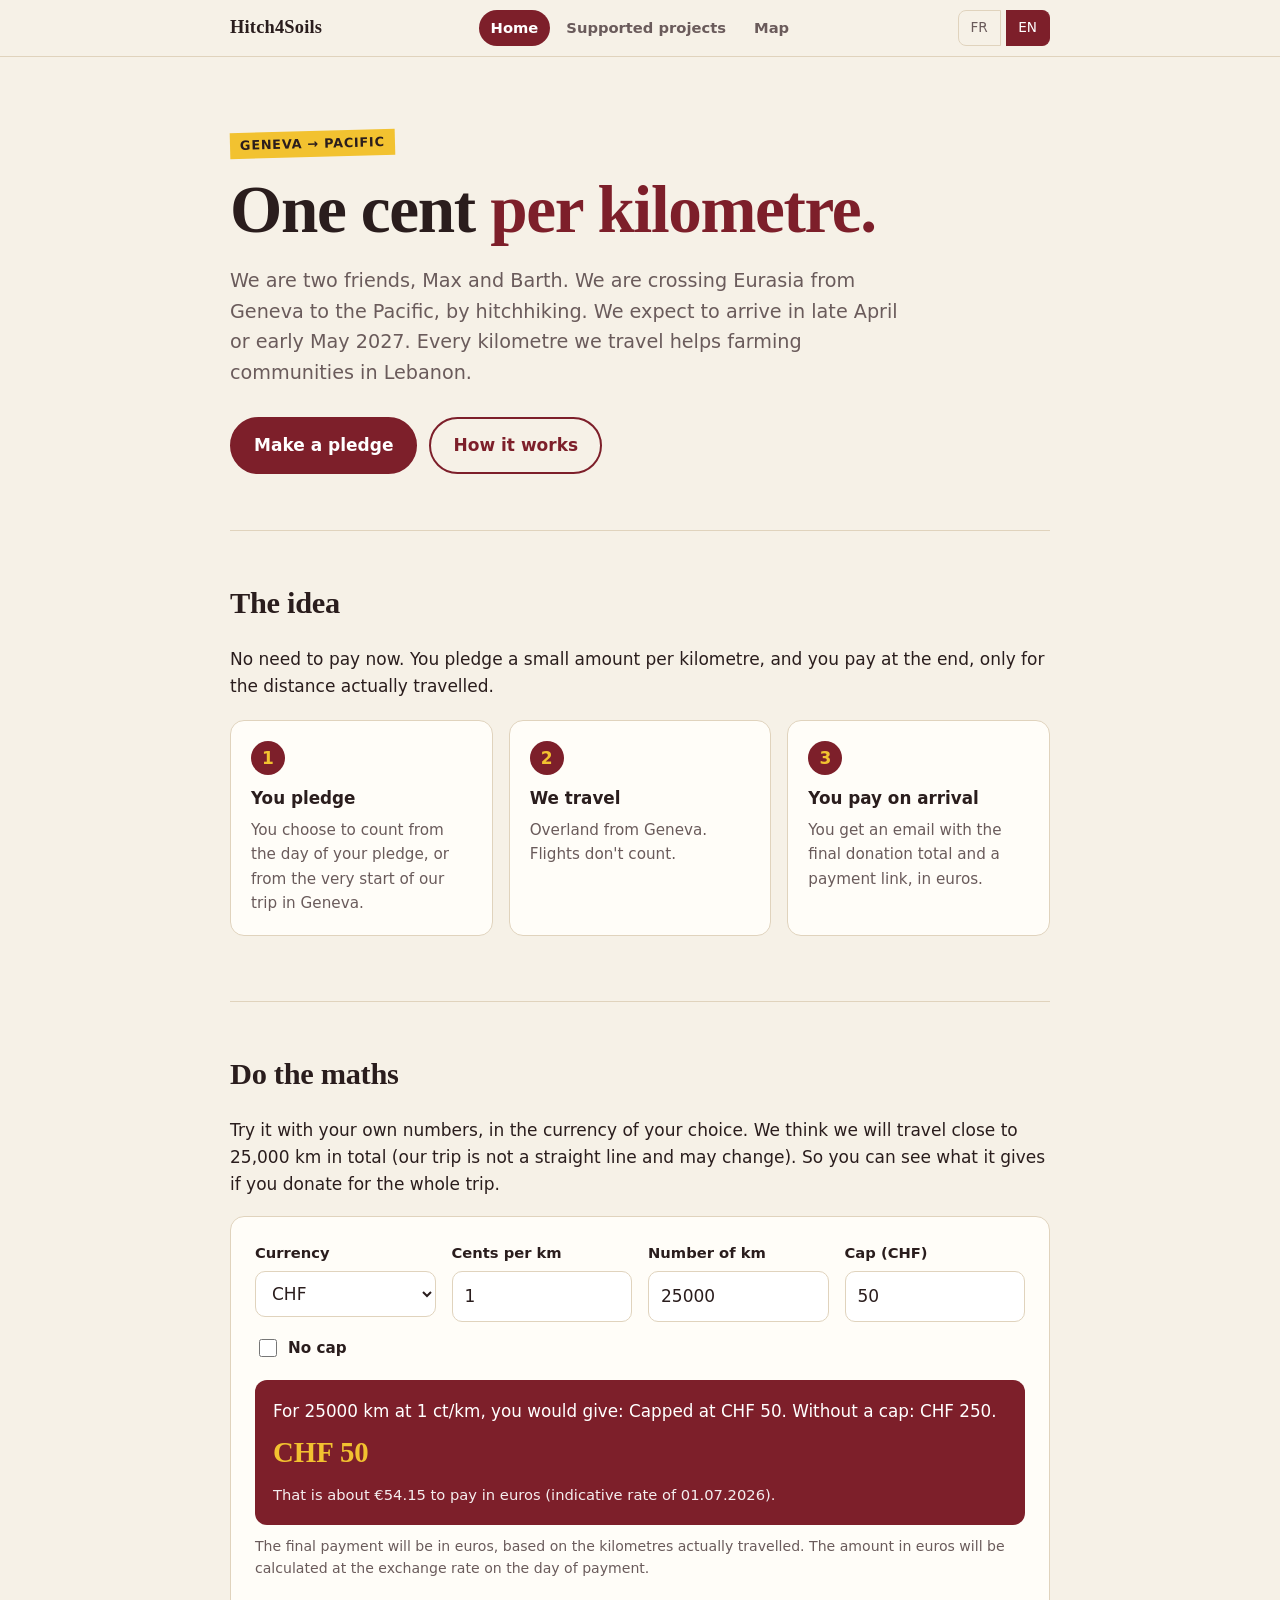
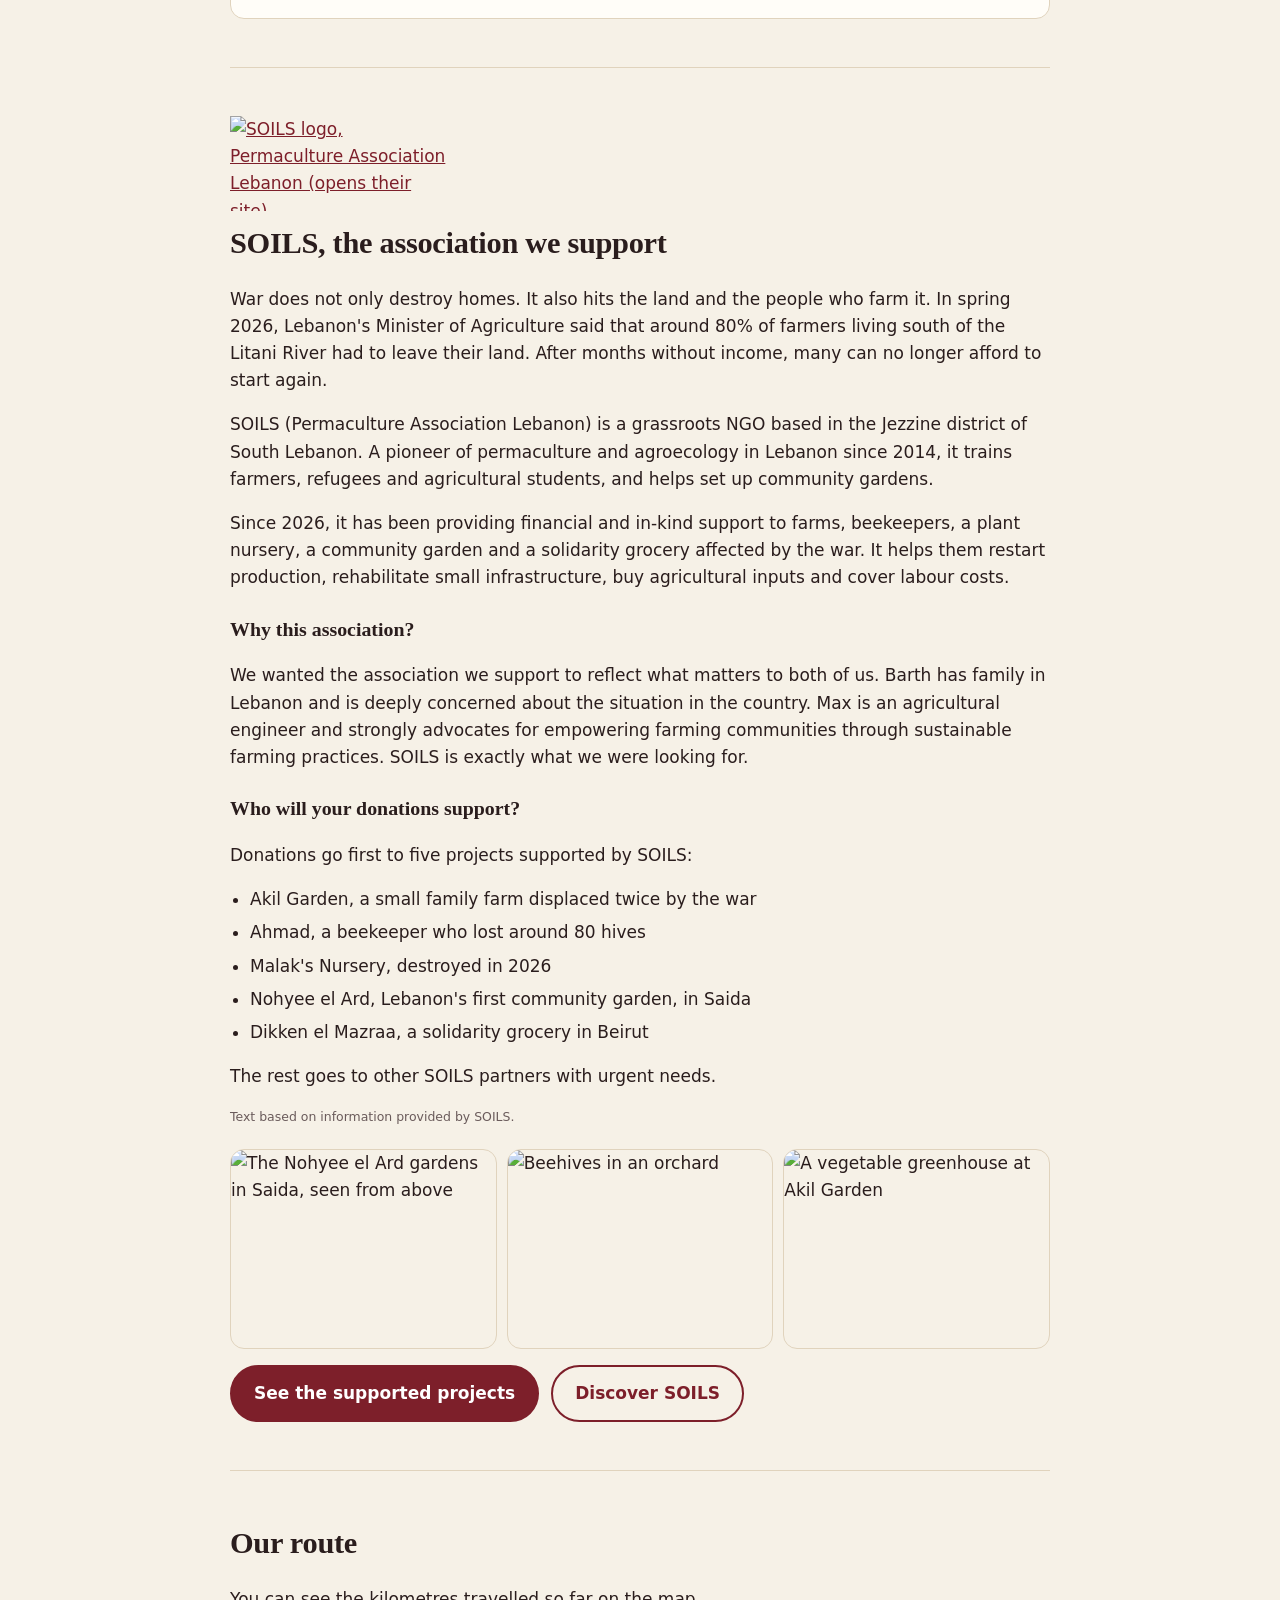
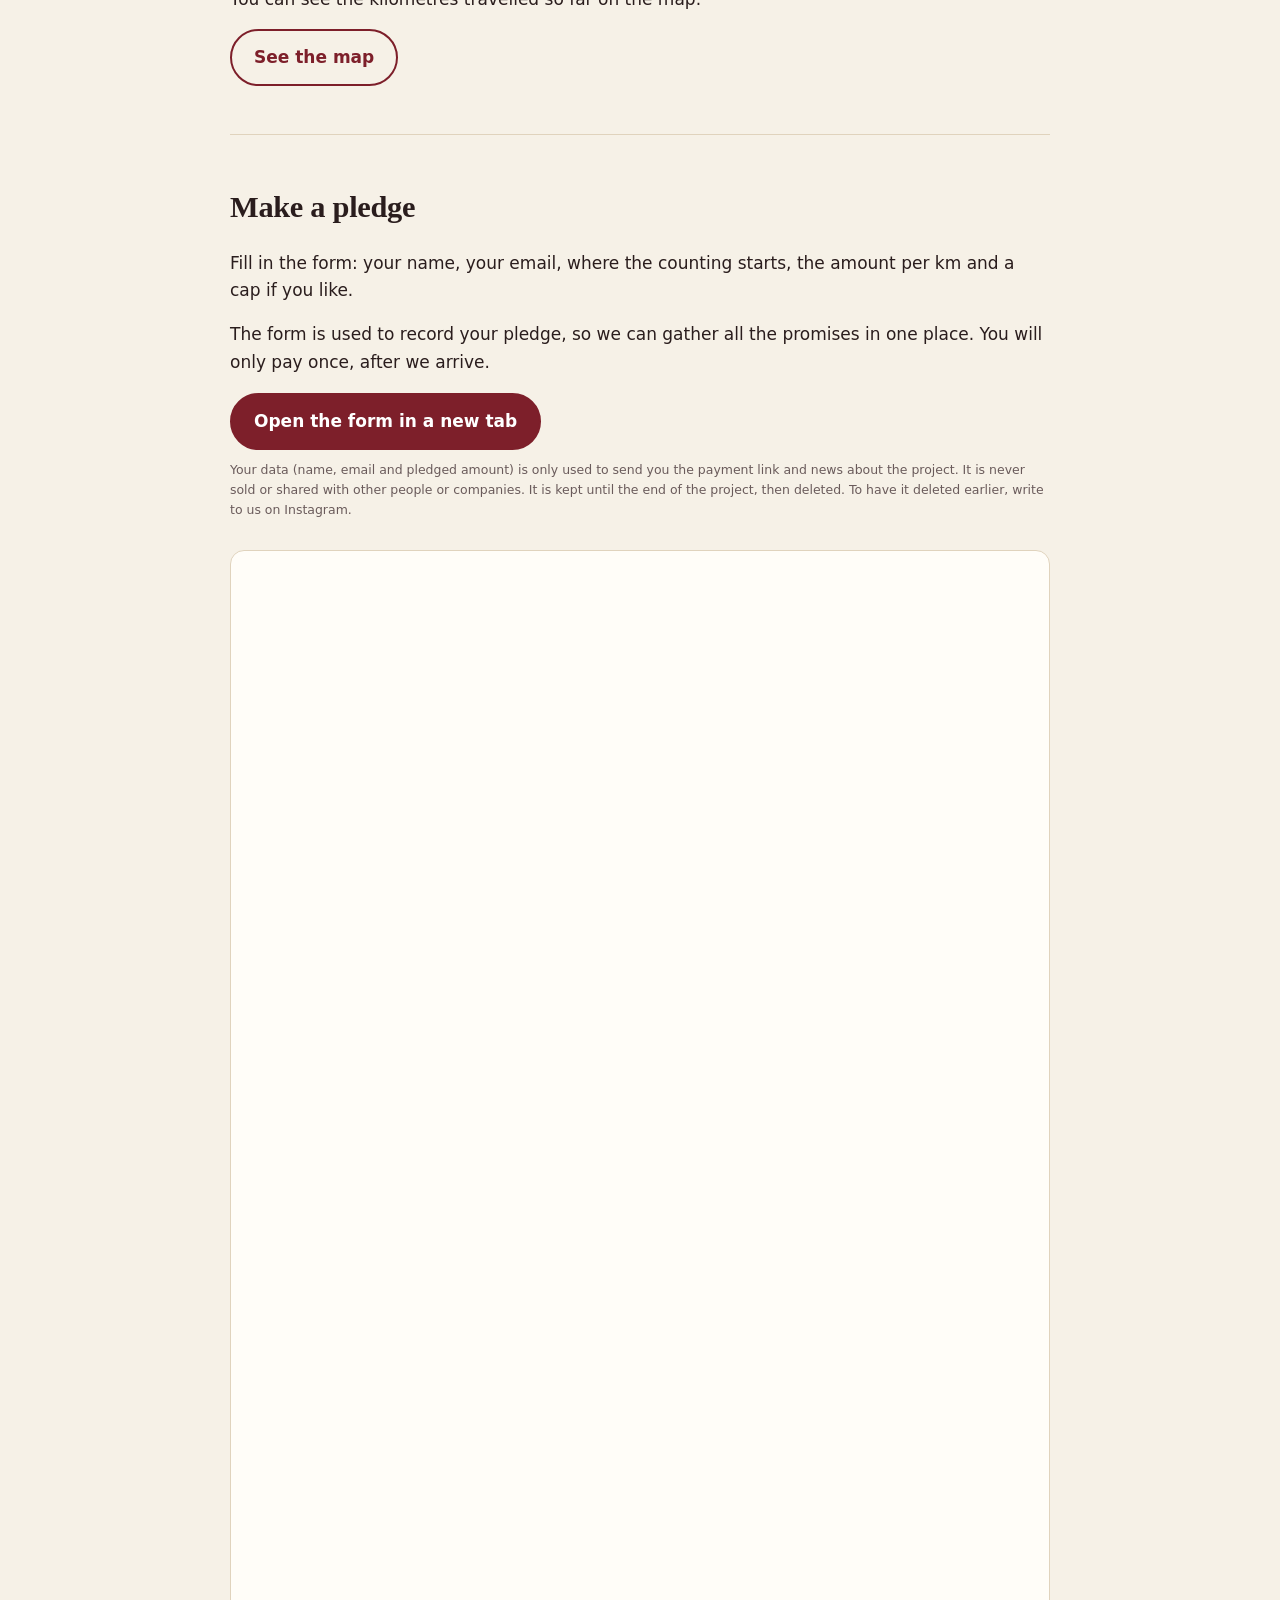
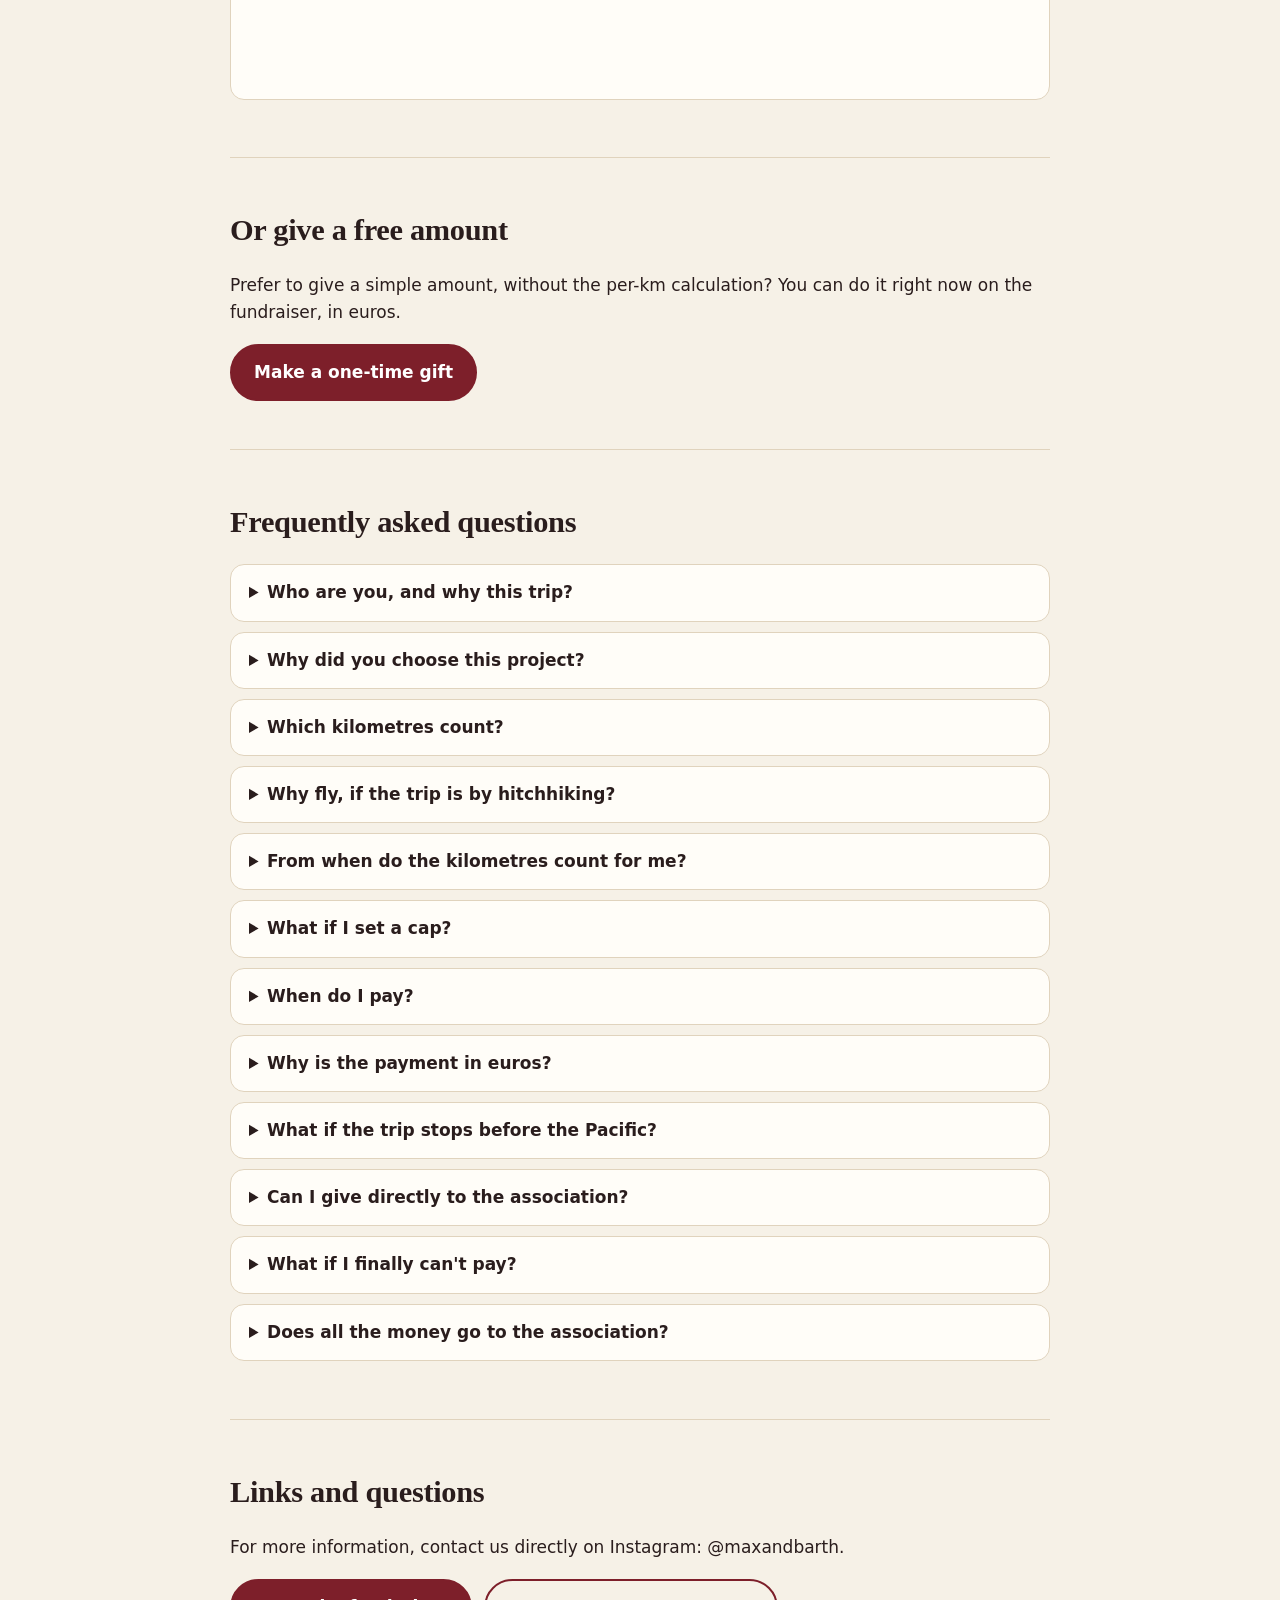
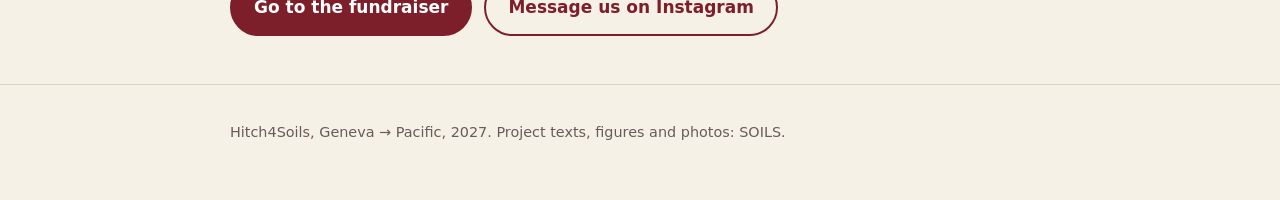
==== index.html @ 3bf365af "Add files via upload" ====
<!doctype html>
<html lang="en">
<head>
<meta charset="utf-8">
<meta name="viewport" content="width=device-width, initial-scale=1">
<title>Hitch4Soils – Geneva → Pacific, by the kilometre</title>
<meta name="description" content="We are two friends hitchhiking from Geneva to the Pacific. Every kilometre we travel helps farming communities in Lebanon.">
<meta property="og:type" content="website">
<meta property="og:site_name" content="Hitch4Soils">
<meta property="og:title" content="Hitch4Soils – 1 cent per kilometre for the farmers of South Lebanon">
<meta property="og:description" content="Two friends hitchhike from Geneva to the Pacific. Every kilometre helps farms and gardens in Lebanon.">
<meta property="og:image" content="https://hitch4soils.netlify.app/img/share.jpg">
<meta property="og:image:width" content="1200">
<meta property="og:image:height" content="630">
<meta name="twitter:card" content="summary_large_image">
<link rel="icon" type="image/png" href="img/favicon.png">
<link rel="apple-touch-icon" href="img/apple-touch-icon.png">
<link rel="stylesheet" href="style.css">
</head>
<body data-title="doc_home">

<header>
  <div class="wrap">
    <a class="brand" href="index.html">Hitch4Soils</a>
    <nav class="nav" aria-label="Menu">
      <a href="index.html" aria-current="page" data-i18n="nav_home"></a>
      <a href="projets.html" data-i18n="nav_projects"></a>
      <a href="carte.html" data-i18n="nav_map"></a>
    </nav>
    <div class="lang" role="group" aria-label="Langue / Language">
      <button type="button" data-lang="fr" aria-pressed="false">FR</button>
      <button type="button" data-lang="en" aria-pressed="true">EN</button>
    </div>
  </div>
</header>

<main>
<div class="wrap">

  <div class="hero">
    <span class="eyebrow" data-i18n="eyebrow"></span>
    <h1 data-i18n-html="title"></h1>
    <p class="lead" data-i18n="lead"></p>
    <div class="btns">
      <a class="btn primary" href="#promesse" data-i18n="cta_pledge"></a>
      <a class="btn ghost" href="#concept" data-i18n="cta_how"></a>
    </div>
  </div>

  <section id="concept">
    <h2 data-i18n="how_title"></h2>
    <p data-i18n="how_intro"></p>
    <ol class="steps">
      <li><span class="n">1</span><h3 data-i18n="s1_t"></h3><p data-i18n="s1_p"></p></li>
      <li><span class="n">2</span><h3 data-i18n="s2_t"></h3><p data-i18n="s2_p"></p></li>
      <li><span class="n">3</span><h3 data-i18n="s3_t"></h3><p data-i18n="s3_p"></p></li>
    </ol>
  </section>

  <section id="calculateur">
    <h2 data-i18n="calc_title"></h2>
    <p data-i18n="calc_intro"></p>
    <div class="calc">
      <div class="fields">
        <div>
          <label for="currency" data-i18n="calc_currency"></label>
          <select id="currency">
            <option value="CHF">CHF</option>
            <option value="EUR">EUR (€)</option>
            <option value="TRY">TRY (₺)</option>
            <option value="USD">USD ($)</option>
            <option value="CNY">CNY (¥)</option>
          </select>
        </div>
        <div>
          <label for="rate" data-i18n="calc_rate"></label>
          <input id="rate" type="number" min="0" step="0.5" value="1">
        </div>
        <div>
          <label for="km" data-i18n="calc_km"></label>
          <input id="km" type="number" min="0" step="100" value="25000">
        </div>
        <div>
          <label for="cap"><span data-i18n="calc_cap"></span> (<span id="cap-cur">CHF</span>)</label>
          <input id="cap" type="number" min="0" step="5" value="50">
        </div>
      </div>
      <label class="check"><input id="nocap" type="checkbox"> <span data-i18n="calc_nocap"></span></label>
      <div class="result" aria-live="polite">
        <span id="result-text"></span>
        <strong id="result-amount"></strong>
        <span class="eur" id="result-eur"></span>
      </div>
      <p class="note" data-i18n="calc_note"></p>
    </div>
  </section>

  <section id="soils">
    <div class="soils-head">
      <a data-link="soilsUrl" href="#" target="_blank" rel="noopener"><img src="img/soils-logo.png" width="220" height="95" data-i18n-alt="soils_logo_alt" alt="" loading="lazy"></a>
    </div>
    <h2 data-i18n="soils_title"></h2>
    <p data-i18n="soils_ctx"></p>
    <p data-i18n="soils_p1"></p>
    <p data-i18n="soils_p2"></p>
    <h3 data-i18n="soils_why_t"></h3>
    <p data-i18n="soils_why"></p>
    <h3 data-i18n="soils_for_t"></h3>
    <p data-i18n="soils_for_intro"></p>
    <ul class="for-list">
      <li data-i18n="soils_for_1"></li><li data-i18n="soils_for_2"></li><li data-i18n="soils_for_3"></li>
      <li data-i18n="soils_for_4"></li><li data-i18n="soils_for_5"></li>
    </ul>
    <p data-i18n="soils_for_rest"></p>
    <p class="source" data-i18n="src_home"></p>
    <div class="strip">
      <img src="img/nohyee-3.jpg" data-i18n-alt="strip1_alt" alt="" loading="lazy">
      <img src="img/ahmad-1.jpg" data-i18n-alt="strip2_alt" alt="" loading="lazy">
      <img src="img/akil-3.jpg" data-i18n-alt="strip3_alt" alt="" loading="lazy">
    </div>
    <div class="links">
      <a class="btn primary" href="projets.html" data-i18n="soils_btn_projects"></a>
      <a class="btn ghost" data-link="soilsUrl" href="#" target="_blank" rel="noopener" data-i18n="link_soils"></a>
    </div>
  </section>

  <section id="compteur">
    <h2 data-i18n="map_title"></h2>
    <p class="count-line" data-i18n="count_text"></p>
    <div class="links"><a class="btn ghost" href="carte.html" data-i18n="count_map_btn"></a></div>
  </section>

  <section id="promesse">
    <h2 data-i18n="pledge_title"></h2>
    <p data-i18n="pledge_p1"></p>
    <p data-i18n="pledge_p2"></p>
    <div class="btns"><a class="btn primary" id="link-form" data-link="formUrl" href="#" target="_blank" rel="noopener" data-i18n="pledge_btn"></a></div>
    <p class="note small" data-i18n="pledge_privacy"></p>
    <iframe id="form-frame" title="Formulaire / Form" hidden loading="lazy"></iframe>
    <p class="note" id="stats" hidden></p>
  </section>

  <section id="don-libre">
    <h2 data-i18n="free_title"></h2>
    <p data-i18n="free_p"></p>
    <div class="btns"><a class="btn primary" data-link="potUrl" href="#" target="_blank" rel="noopener" data-i18n="free_btn"></a></div>
  </section>

  <section id="faq">
    <h2 data-i18n="faq_title"></h2>
    <details><summary data-i18n="q8"></summary><p data-i18n="a8"></p><img class="duo" src="img/max-barth.jpg" width="450" height="600" data-i18n-alt="duo_alt" alt="" loading="lazy"></details>
    <details><summary data-i18n="q9"></summary><p data-i18n="a9"></p></details>
    <details><summary data-i18n="q1"></summary><p data-i18n="a1"></p></details>
    <details><summary data-i18n="q10"></summary><p data-i18n="a10"></p></details>
    <details><summary data-i18n="q7"></summary><p data-i18n="a7"></p></details>
    <details><summary data-i18n="q2"></summary><p data-i18n="a2"></p></details>
    <details><summary data-i18n="q3"></summary><p data-i18n="a3"></p></details>
    <details><summary data-i18n="q6"></summary><p data-i18n="a6"></p></details>
    <details><summary data-i18n="q11"></summary><p data-i18n="a11"></p></details>
    <details><summary data-i18n="q12"></summary><p data-i18n="a12"></p></details>
    <details><summary data-i18n="q4"></summary><p data-i18n="a4"></p></details>
    <details><summary data-i18n="q5"></summary><p data-i18n="a5"></p></details>
  </section>

  <section id="contact">
    <h2 data-i18n="contact_title"></h2>
    <p data-i18n="contact_p"></p>
    <div class="links">
      <a class="btn primary" data-link="potUrl" href="#" target="_blank" rel="noopener" data-i18n="link_pot"></a>
      <a class="btn ghost" data-link="instaUrl" href="#" target="_blank" rel="noopener" data-i18n="link_insta"></a>
    </div>
  </section>

</div>
</main>

<footer>
  <div class="wrap" data-i18n="footer"></div>
</footer>

<script src="config.js"></script>
<script src="texts.js"></script>
<script src="common.js"></script>
<script src="home.js"></script>
</body>
</html>
---- style.css ----
:root{
  --bg:#f6f1e7;
  --ink:#2a1d1d;
  --muted:#6a5b5b;
  --red:#7d1f2a;
  --red-dark:#5e1520;
  --yellow:#f2c230;
  --card:#fffdf8;
  --line:#e0d3bd;
  --radius:14px;
}
*{box-sizing:border-box}
html{scroll-behavior:smooth}
body{margin:0;background:var(--bg);color:var(--ink);font-family:system-ui,-apple-system,"Segoe UI",Roboto,sans-serif;line-height:1.6;font-size:17px}
a{color:var(--red)}
img{max-width:100%;display:block}
.wrap{max-width:860px;margin:0 auto;padding:0 20px}

/* En-tête */
header{position:sticky;top:0;background:rgba(246,241,231,.95);backdrop-filter:blur(6px);border-bottom:1px solid var(--line);z-index:10}
header .wrap{display:flex;align-items:center;justify-content:space-between;flex-wrap:wrap;gap:4px 16px;min-height:56px;padding-top:6px;padding-bottom:6px}
.brand{font-family:Georgia,"Times New Roman",serif;font-weight:700;font-size:1.15rem;letter-spacing:.2px;color:var(--ink);text-decoration:none}
.nav{display:flex;gap:4px;order:3;width:100%}
.nav a{padding:6px 12px;border-radius:999px;text-decoration:none;color:var(--muted);font-weight:600;font-size:.92rem}
.nav a[aria-current="page"]{background:var(--red);color:#fff}
.lang button{background:none;border:1px solid var(--line);padding:6px 12px;font:inherit;font-size:.85rem;cursor:pointer;color:var(--muted)}
.lang button:first-child{border-radius:8px 0 0 8px}
.lang button:last-child{border-radius:0 8px 8px 0;border-left:0}
.lang button[aria-pressed="true"]{background:var(--red);color:#fff;border-color:var(--red)}
@media (min-width:640px){
  .nav{order:0;width:auto}
}

/* Accueil */
.hero{padding:72px 0 56px}
.eyebrow{display:inline-block;background:var(--yellow);color:var(--ink);padding:3px 10px;font-size:.8rem;font-weight:700;letter-spacing:.06em;text-transform:uppercase;transform:rotate(-1.5deg);margin-bottom:18px}
h1{font-family:Georgia,"Times New Roman",serif;font-size:clamp(2.4rem,7vw,4.2rem);line-height:1.05;margin:0 0 20px;letter-spacing:-.02em}
h1 span{color:var(--red)}
.lead{font-size:1.2rem;max-width:36em;color:var(--muted);margin:0 0 28px}
.btns{display:flex;flex-wrap:wrap;gap:12px}
.btn{display:inline-block;padding:13px 22px;border-radius:999px;font-weight:700;text-decoration:none;border:2px solid var(--red);transition:transform .15s}
.btn:hover{transform:translateY(-2px)}
.btn.primary{background:var(--red);color:#fff}
.btn.ghost{color:var(--red);background:transparent}
section{padding:48px 0;border-top:1px solid var(--line)}
h2{font-family:Georgia,"Times New Roman",serif;font-size:1.9rem;margin:0 0 18px;letter-spacing:-.01em}
h3{font-family:Georgia,"Times New Roman",serif}
.steps{display:grid;gap:16px;grid-template-columns:repeat(auto-fit,minmax(220px,1fr));margin-top:20px;padding:0;list-style:none}
.steps li{background:var(--card);border:1px solid var(--line);border-radius:var(--radius);padding:20px}
.steps .n{display:inline-grid;place-items:center;width:34px;height:34px;border-radius:50%;background:var(--red);color:var(--yellow);font-weight:700;margin-bottom:10px}
.steps h3{margin:0 0 6px;font-size:1.05rem;font-family:inherit}
.steps p{margin:0;color:var(--muted);font-size:.95rem}
.calc{background:var(--card);border:1px solid var(--line);border-radius:var(--radius);padding:24px;margin-top:18px}
.fields{display:grid;gap:16px;grid-template-columns:repeat(auto-fit,minmax(170px,1fr))}
label{display:block;font-weight:600;font-size:.92rem;margin-bottom:6px}
input[type=number],select{width:100%;padding:11px 12px;border:1px solid var(--line);border-radius:10px;font:inherit;background:#fff;color:var(--ink)}
input[type=number]:disabled{background:#eee;color:#999}
.check{display:flex;align-items:center;gap:8px;margin-top:14px;font-size:.95rem}
.check input{width:18px;height:18px}
.result{margin-top:20px;padding:18px;border-radius:12px;background:var(--red);color:#fff;font-size:1.05rem}
.result strong{font-family:Georgia,serif;font-size:1.8rem;display:block;margin-top:4px;color:var(--yellow)}
.result .eur{display:block;margin-top:8px;font-size:.92rem;opacity:.92}
.note{font-size:.88rem;color:var(--muted);margin-top:10px}
.counter{display:flex;align-items:baseline;gap:10px;flex-wrap:wrap;margin:8px 0}
.counter .km{font-family:Georgia,serif;font-size:3rem;font-weight:700;color:var(--red)}
details{background:var(--card);border:1px solid var(--line);border-radius:var(--radius);padding:14px 18px;margin-bottom:10px}
summary{cursor:pointer;font-weight:700}
details p{margin:10px 0 0;color:var(--muted)}
#form-frame{width:100%;height:1150px;border:1px solid var(--line);border-radius:var(--radius);background:var(--card);margin-top:18px}
.links{display:flex;flex-wrap:wrap;gap:12px;margin-top:16px}
footer{padding:36px 0 56px;border-top:1px solid var(--line);color:var(--muted);font-size:.9rem}
:focus-visible{outline:3px solid var(--yellow);outline-offset:2px}

/* SOILS sur l'accueil */
.soils-head{display:flex;align-items:center;gap:20px;flex-wrap:wrap;margin-bottom:8px}
.soils-head img{width:min(220px,60%);height:auto}
.strip{display:grid;gap:10px;grid-template-columns:repeat(auto-fit,minmax(150px,1fr));margin:22px 0 4px}
.strip img{width:100%;aspect-ratio:4/3;object-fit:cover;border-radius:var(--radius);border:1px solid var(--line)}

/* Page projets */
.page-title{padding:56px 0 8px}
.page-title h1{font-size:clamp(2rem,6vw,3rem)}
.proj{background:var(--card);border:1px solid var(--line);border-radius:var(--radius);padding:22px;margin:22px 0}
.proj h3{margin:0 0 12px;font-size:1.35rem;line-height:1.25}
.gallery-label{font-size:.78rem;font-weight:700;letter-spacing:.06em;text-transform:uppercase;color:var(--muted);margin:14px 0 6px}
.gallery{display:grid;gap:10px;grid-template-columns:repeat(auto-fit,minmax(140px,1fr))}
.gallery figure{margin:0}
.gallery img{width:100%;aspect-ratio:4/3;object-fit:cover;border-radius:10px;border:1px solid var(--line);background:#eee}
.gallery figcaption{font-size:.8rem;color:var(--muted);margin-top:4px;line-height:1.35}
.proj .sum{margin:16px 0 12px}
.proj details{background:transparent;border:0;border-top:1px solid var(--line);border-radius:0;padding:12px 0 0;margin:0}
.proj details p{color:var(--ink)}
.source{font-size:.78rem;color:var(--muted);margin:10px 0 0}

/* Page carte */
#map-frame{width:100%;height:min(70vh,640px);border:1px solid var(--line);border-radius:var(--radius);background:var(--card);margin-top:14px}

@media (max-width:520px){body{font-size:16px}.hero{padding:48px 0 40px}.proj{padding:16px}}

.for-list{margin:8px 0 12px;padding-left:20px}.for-list li{margin:6px 0}
#soils h3{margin:22px 0 6px;font-family:Georgia,serif}
.note.small{font-size:.78rem}
.duo{display:block;width:100%;max-width:340px;height:auto;border-radius:12px;margin:14px 0 4px}
.soils-head a{display:inline-block}
.count-line{margin:0 0 12px}
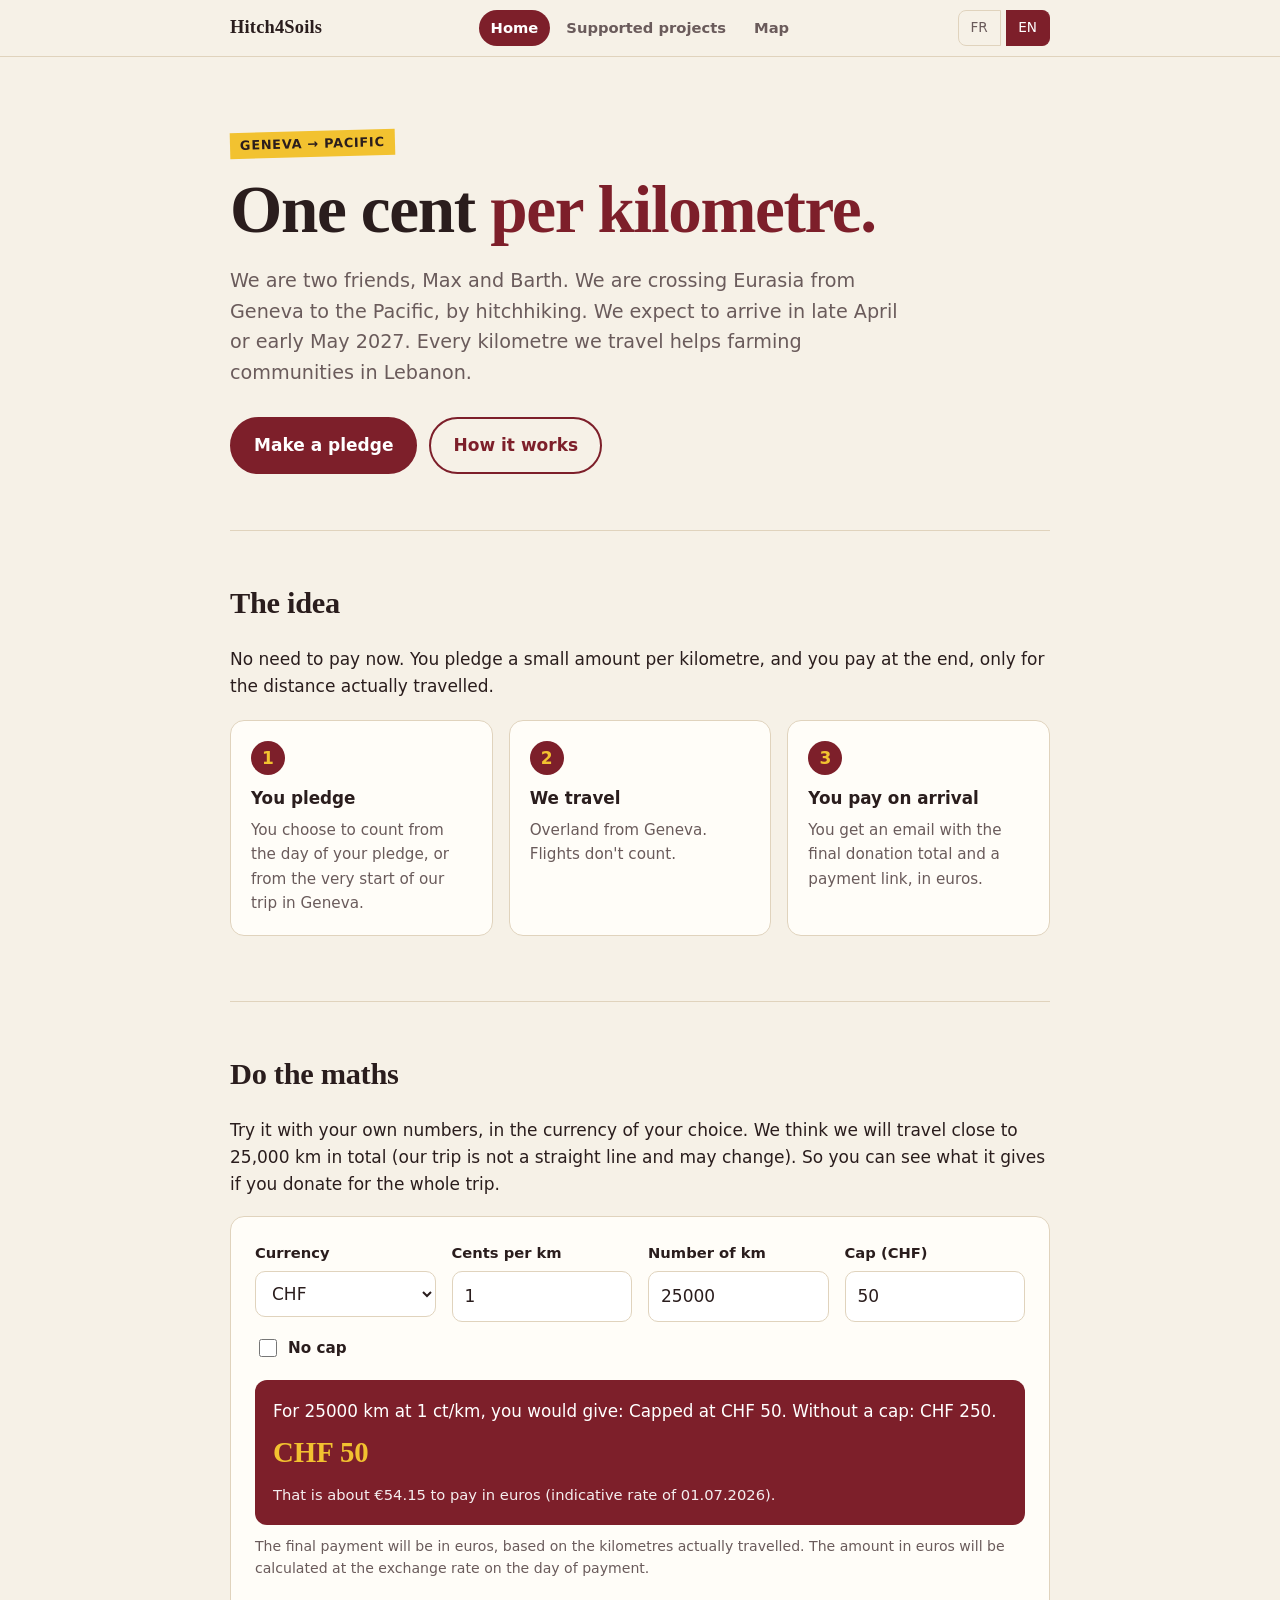
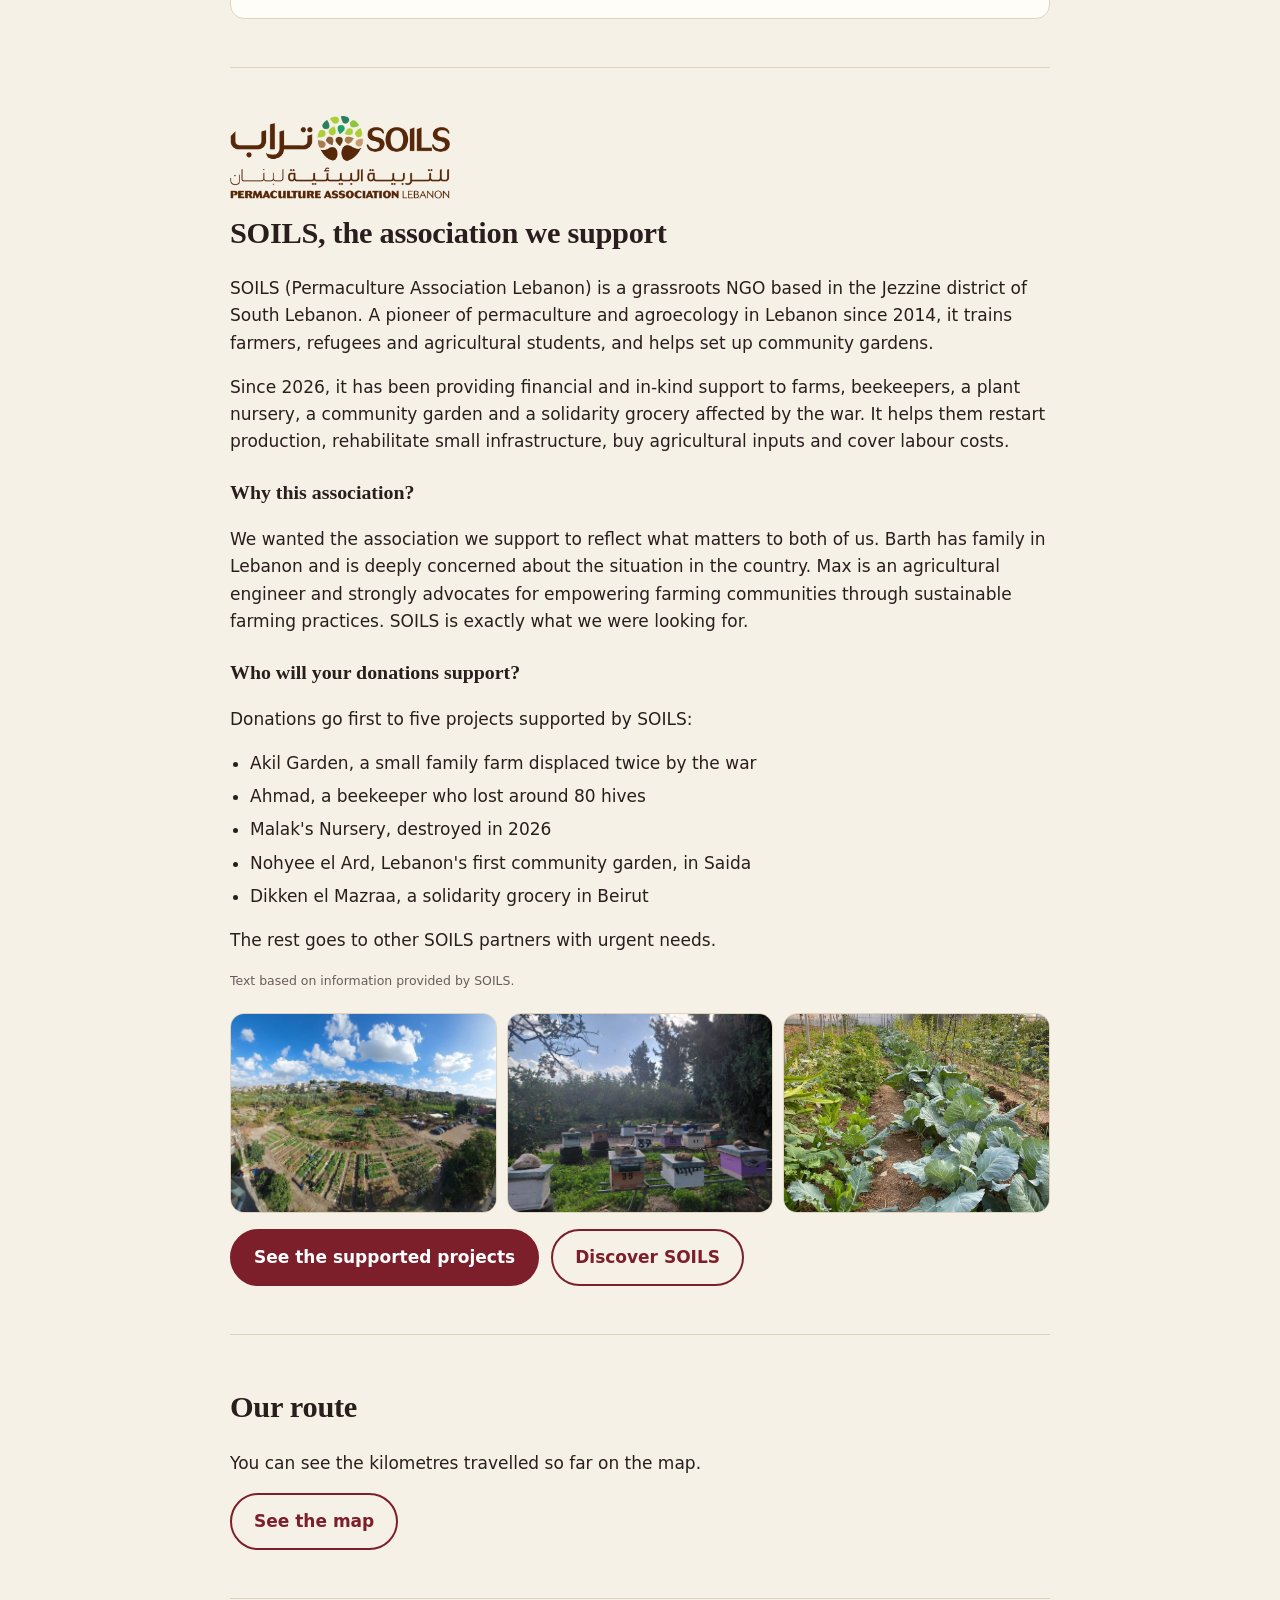
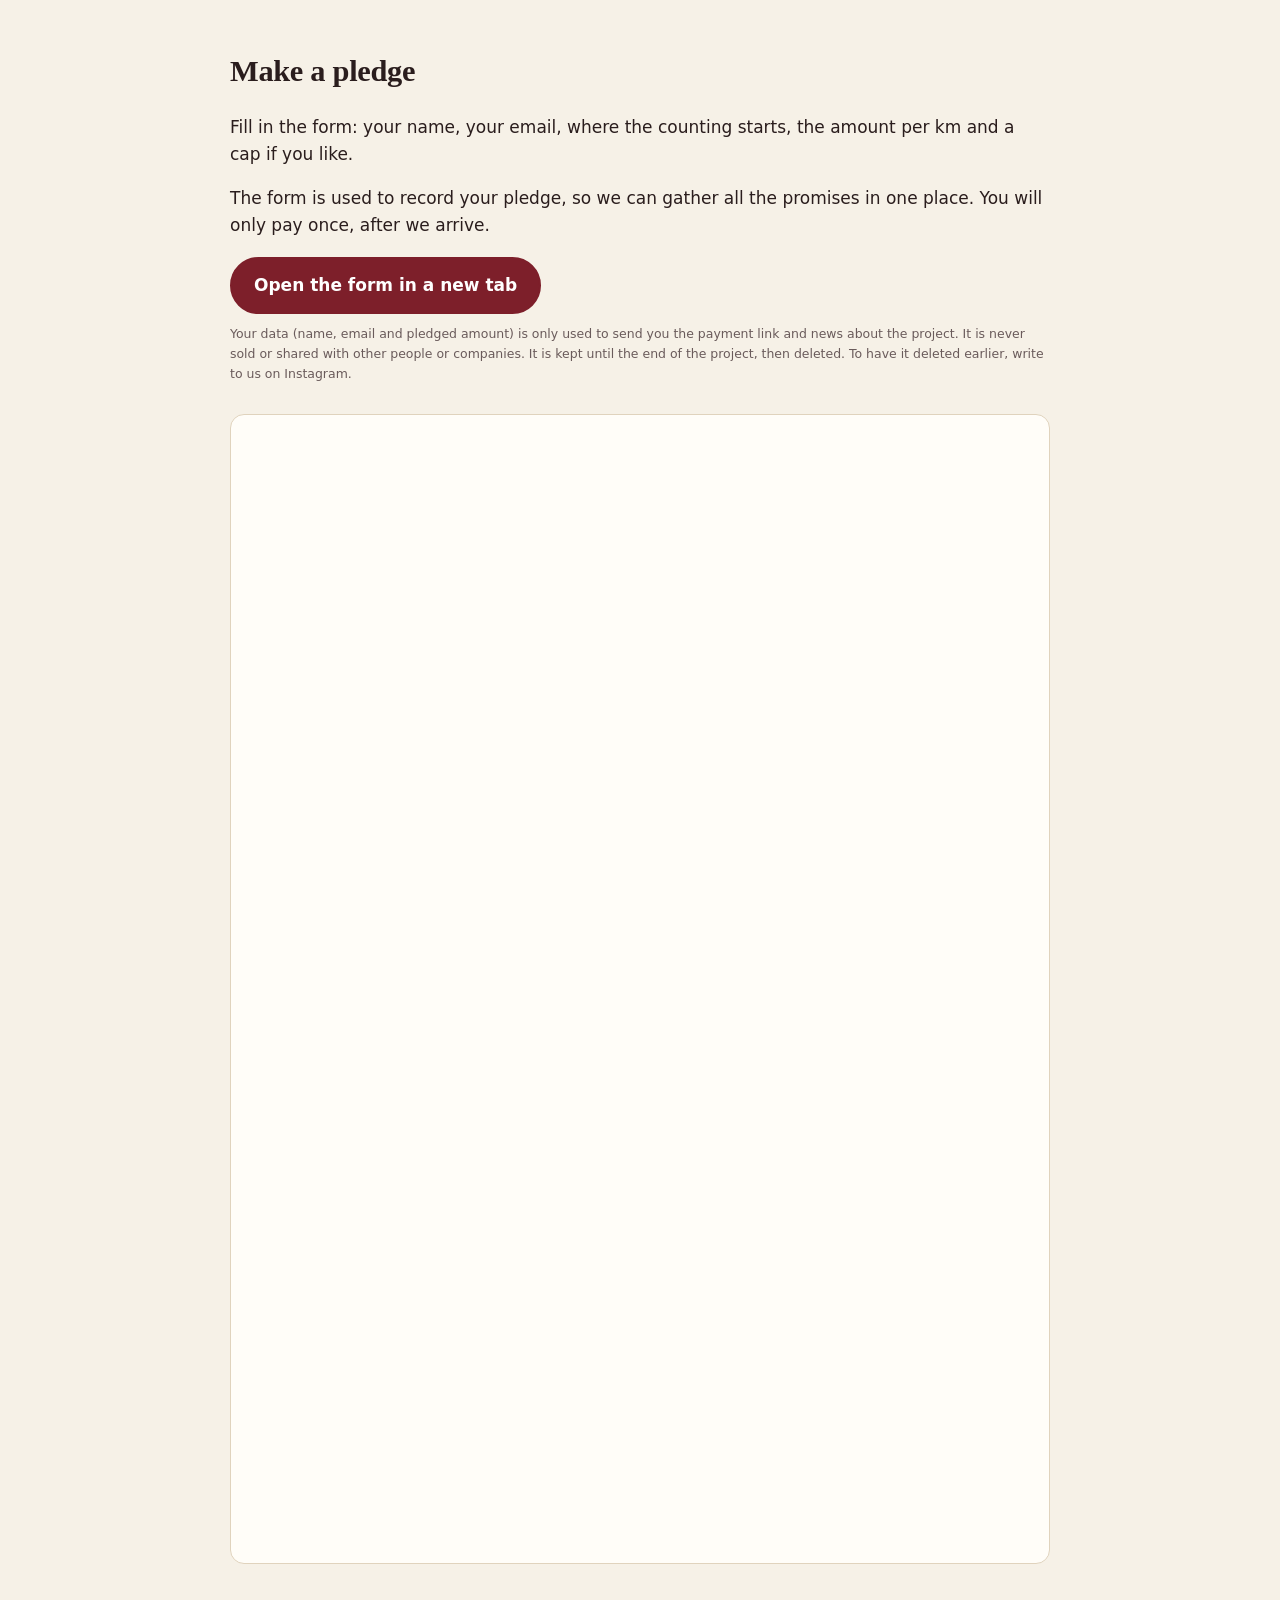
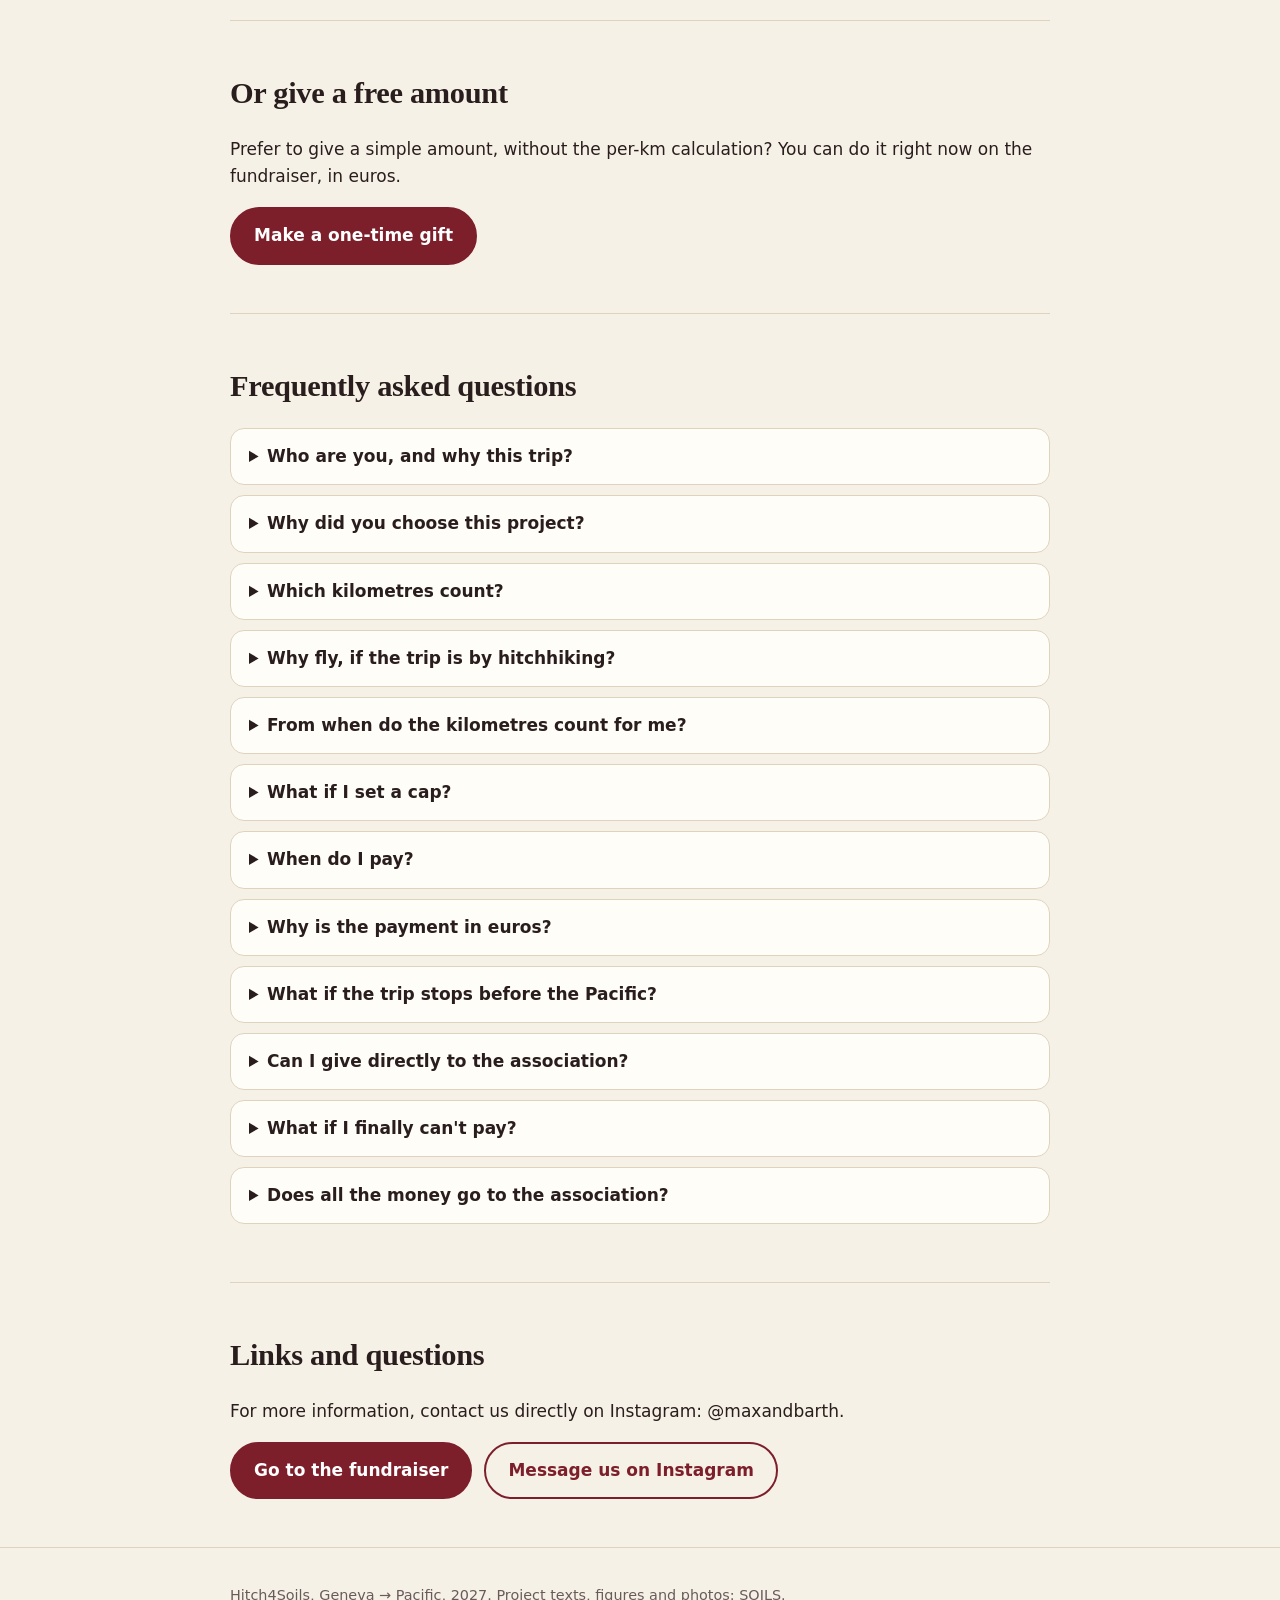
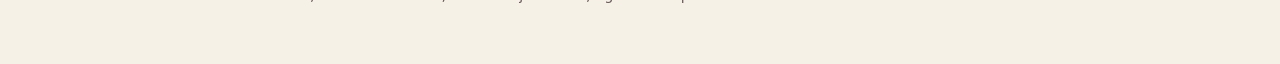
==== commit 5a19d67c: "Add files via upload" ====
--- a/index.html
+++ b/index.html
@@ -9,7 +9,7 @@
 <meta property="og:site_name" content="Hitch4Soils">
 <meta property="og:title" content="Hitch4Soils – 1 cent per kilometre for the farmers of South Lebanon">
 <meta property="og:description" content="Two friends hitchhike from Geneva to the Pacific. Every kilometre helps farms and gardens in Lebanon.">
-<meta property="og:image" content="https://hitch4soils.netlify.app/img/share.jpg">
+<meta property="og:image" content="https://hitch4soils.org/img/share.jpg">
 <meta property="og:image:width" content="1200">
 <meta property="og:image:height" content="630">
 <meta name="twitter:card" content="summary_large_image">
@@ -100,7 +100,6 @@
       <a data-link="soilsUrl" href="#" target="_blank" rel="noopener"><img src="img/soils-logo.png" width="220" height="95" data-i18n-alt="soils_logo_alt" alt="" loading="lazy"></a>
     </div>
     <h2 data-i18n="soils_title"></h2>
-    <p data-i18n="soils_ctx"></p>
     <p data-i18n="soils_p1"></p>
     <p data-i18n="soils_p2"></p>
     <h3 data-i18n="soils_why_t"></h3>
